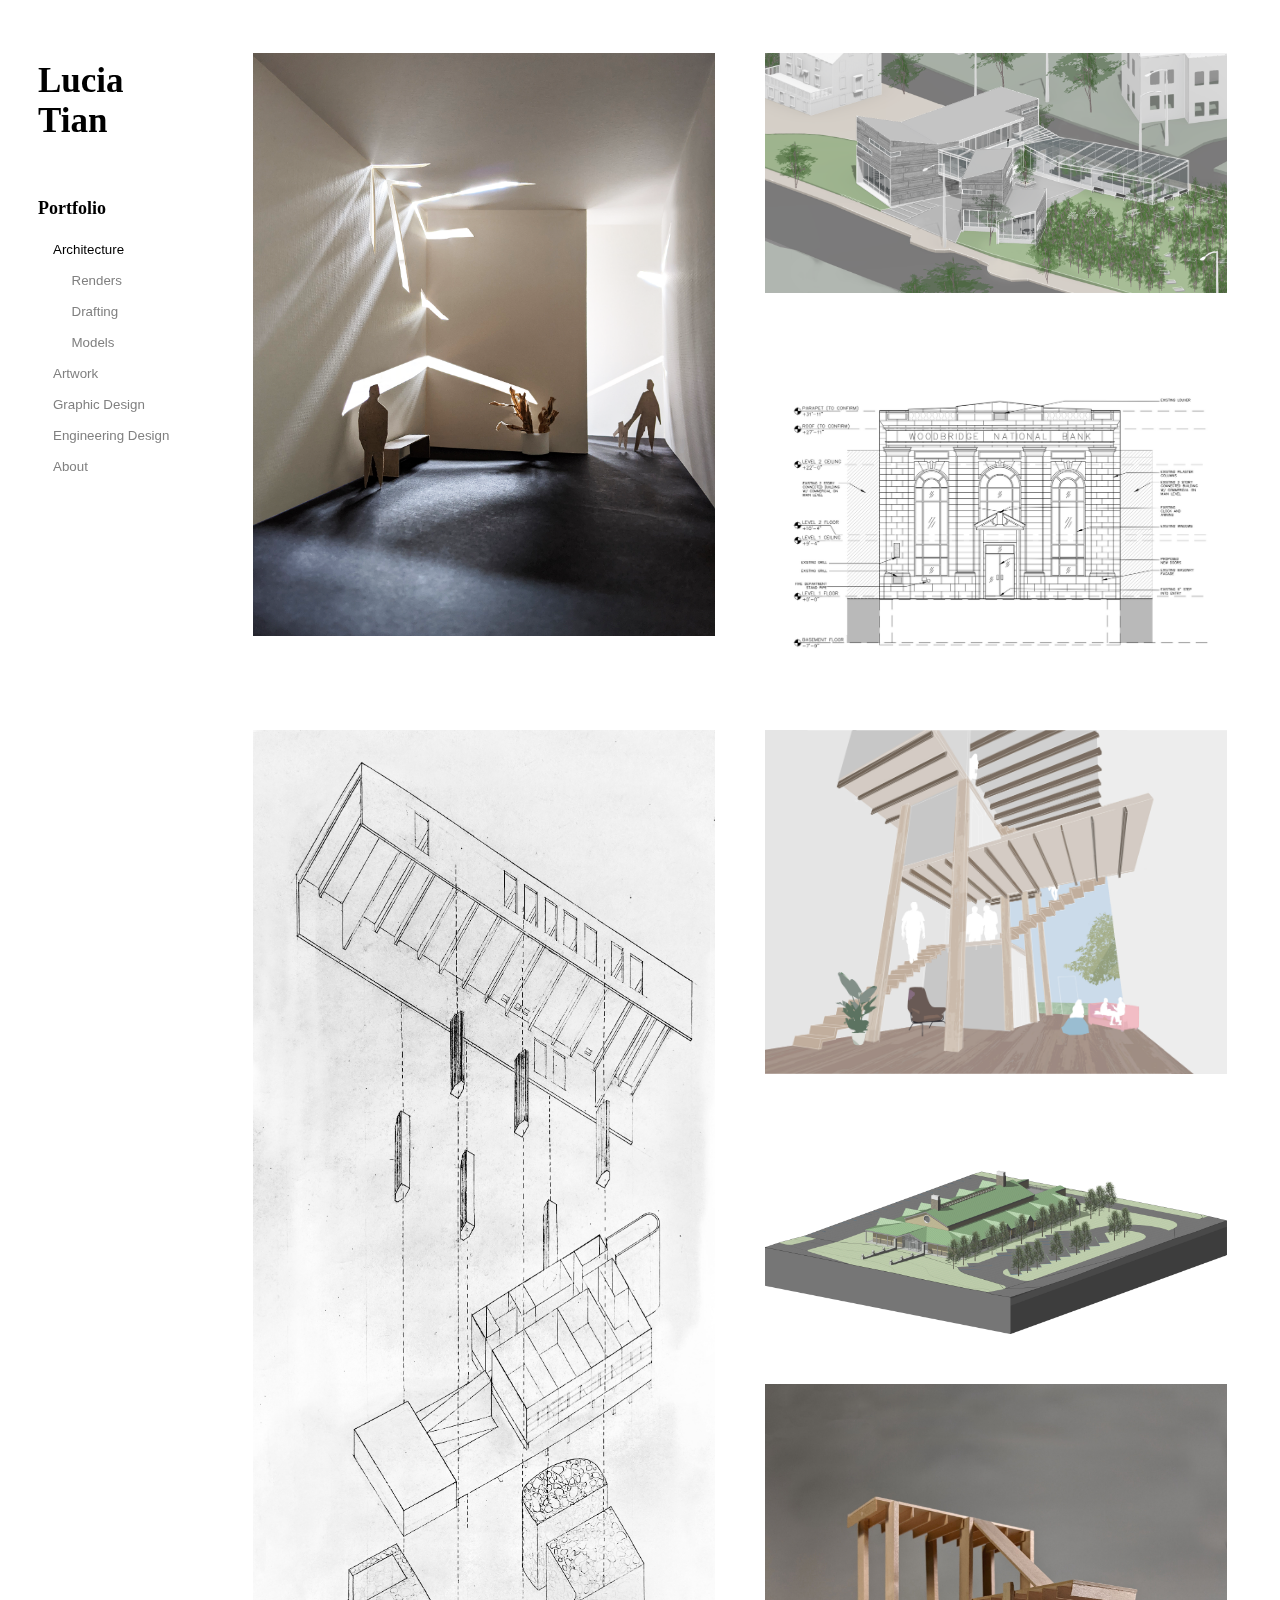
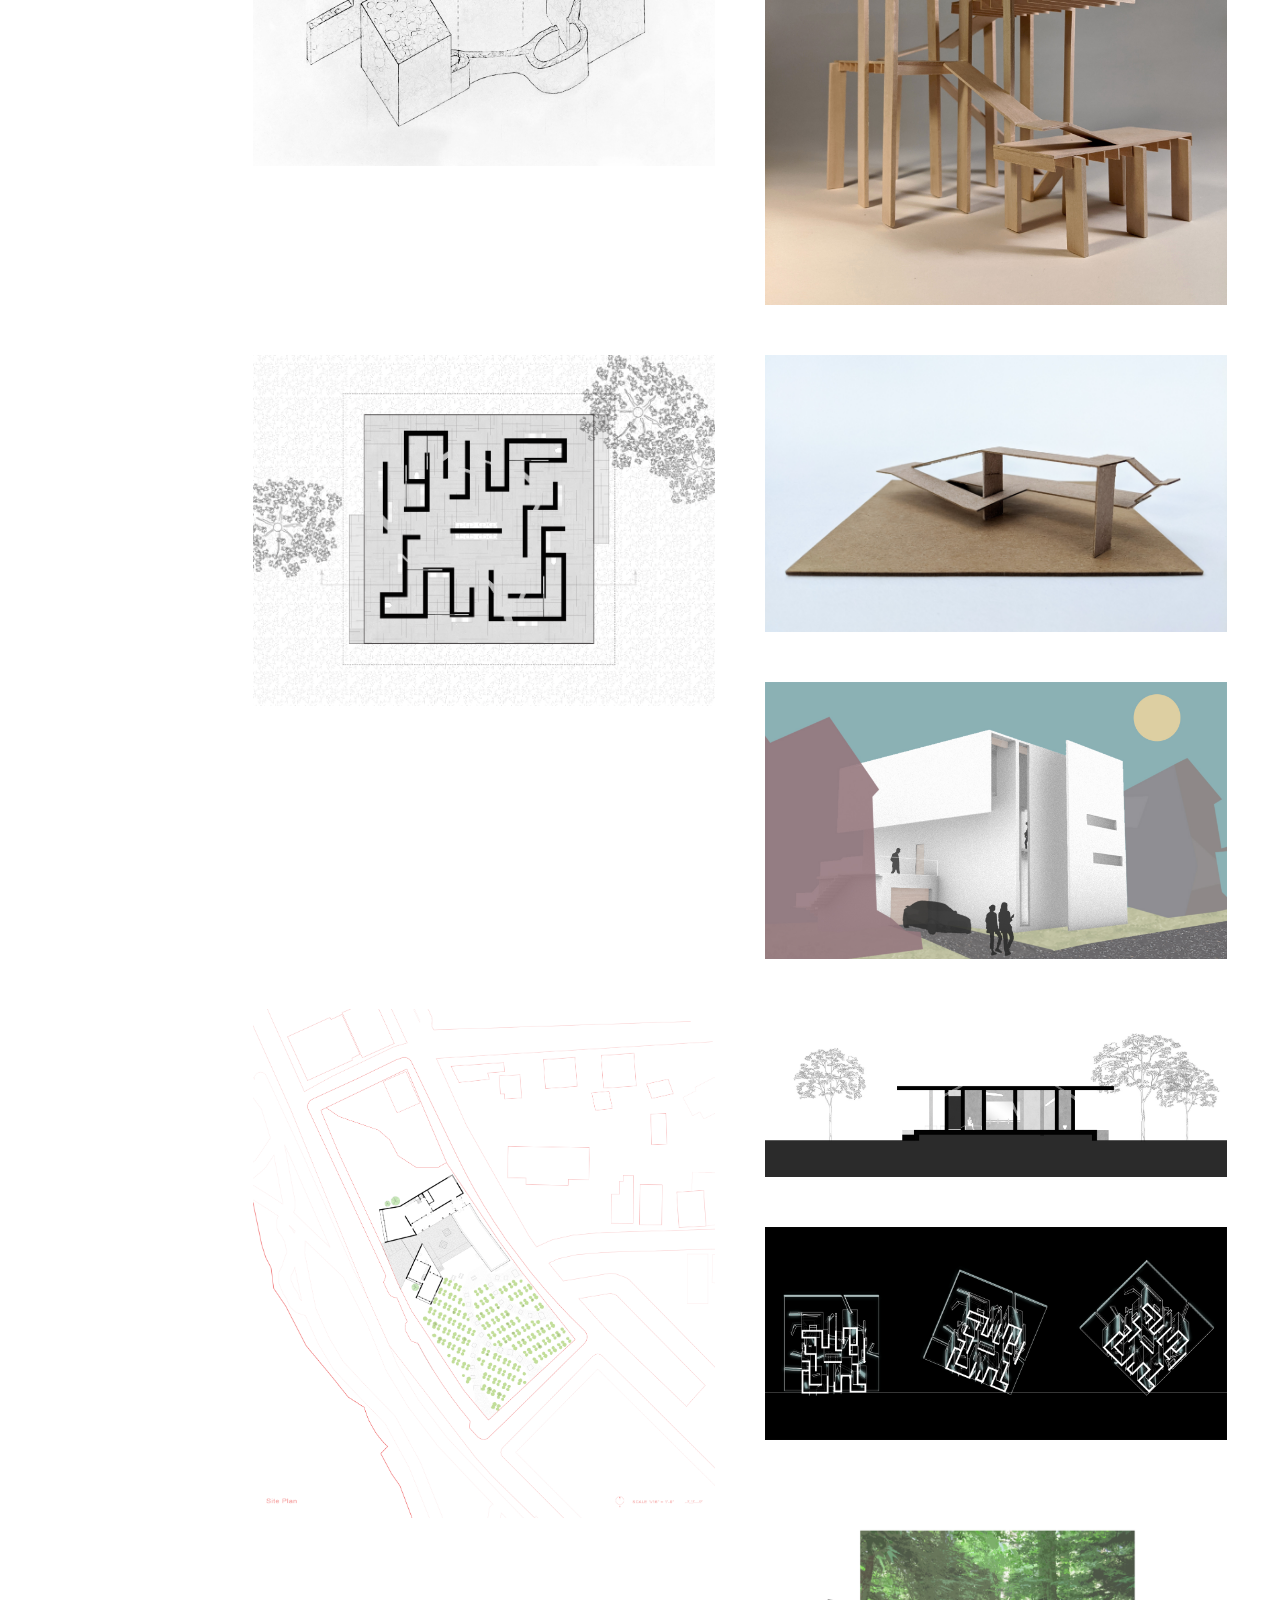
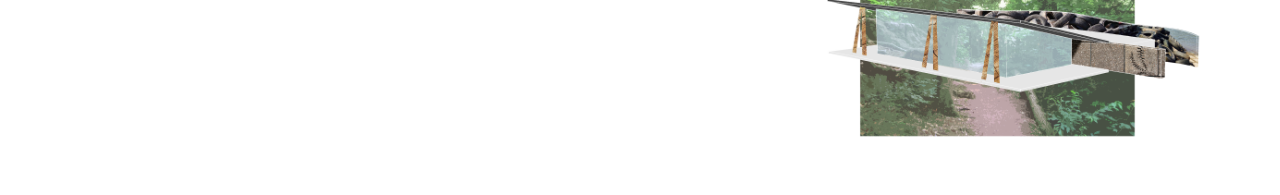
==== index.html @ 5a9a793a "Update index.html" ====
<!DOCTYPE html>
<html>
<head>
<meta name="viewport" content="width=device-width, initial-scale=1">
<style>
* {
  box-sizing: border-box;
}

body {
  background-color: white;
  padding: 20px;
  font-family: Tahoma;

}

/* Center website */
.main {
  margin-left: 200px;
  max-width: 2000px;
}

.header {
  max-width: 200px;
  margin: auto;
   height: 100%; /* Full-height: remove this if you want "auto" height */
  width: 170px; /* Set the width of the sidebar */
  position: fixed; /* Fixed Sidebar (stay in place on scroll) */
  z-index: 1; /* Stay on top */
  top: 1; /* Stay at the top */
  left: 1;
  padding: 10px;
}

h1 {
  font-size: 35px;
  font-family: Tahoma;
}

h2 {
  font-size: 18px;
  word-break: break-all;
  font-family: Tahoma;
}


.column img {
  vertical-align: middle;
  padding: 25px;
}

/* Create three equal columns that floats next to each other */
.column {
  float: left;
  width: 50%;
  display: none; /* Hide all elements by default */
}


/* The "show" class is added to the filtered elements */
.show {
  display: block;
}

/* Style the buttons */
.btn {
  border: none;
  outline: none;
  padding: 8px 15px;
  background-color: white;
  cursor: pointer;
  color: gray;
}

.btn:hover {
  color: lightgray;
}

.btn.active {
  color: black;
}


a.nav-link:link
{
   color: black;
   text-decoration: none;
}
a.nav-link:visited
{
   color: black;
   text-decoration: none;
}
a.nav-link:hover
{
   color: lightgray;
   text-decoration: none;
}
a.nav-link:active
{
   color: black;
   text-decoration: none;
}



  

.clickable {
    transition: transform .2s; /* Animation */

}

.clickable:hover {
 transform: scale(1.03); /* (150% zoom - Note: if the zoom is too large, it will go outside of the viewport) */
}





</style>
</head>
<body>


<!-- HEADER (uncenter website) -->
<div class="header">

<h1>Lucia Tian</h1>

<br>

<h2>Portfolio</h2>

<div id="myBtnContainer">
  
  <button class="btn active" onclick="filterSelection('architecture')"> Architecture</button>
  <button class="btn" onclick="filterSelection('cad')">  &#160; &#160; &#160;Renders</button>
  <button class="btn" onclick="filterSelection('draft')"> &#160; &#160; &#160;Drafting </button>
  <button class="btn" onclick="filterSelection('models')">  &#160; &#160; &#160;Models </button>
  <button class="btn" onclick="filterSelection('art')">Artwork</button>
  <button class="btn" onclick="filterSelection('design')">Graphic Design</button>
  <button class="btn" onclick="filterSelection('engn')">Engineering Design</button>
  <button class="btn" onclick="filterSelection('about')">About</button>
</div>
<!-- END HEADER -->
</div>

<!-- MAIN (Center website) -->
<div class="main">

  <!-- Modal for full size images on click-->

     <div class="column architecture models">
    <div class="content">
      <a href="slitbathroom.html">
    <img class="clickable" src="portfolio images/light model 1.png" alt="Light Box Model 1" style="width:100%">
    </a>
    </div>
  </div>
  

  <div class="column architecture cad">
    <div class="content">
       <a href="urbanforestry.html">
    <img class="clickable" src="portfolio images/urbanisorender.png" alt="Urban Forestry Center Render" style="width:100%">
      </a>
    </div>
  </div>

      <div class="column architecture draft">
    <div class="content">
      <a href="settembrino.html">
    <img  class="clickable" src="portfolio images/settembrino bank.png" alt="Bank Existing Conditions" style="width:100%">
      </a>
   </div>
  </div>


    <div class="column architecture draft">
    <div class="content">
      <a href="casamartirani.html">
    <img  class="clickable" src="portfolio images/csanalytical.jpg" alt="Casa Martiani Analytical" style="width:100%">
      </a>
   </div>
  </div>



    <div class="column architecture cad">
    <div class="content">
      <a href="gradcoop.html">
    <img class="clickable" src="portfolio images/inside.jpg" alt="Inside Collage Render" style="width:100%">
     </a>
    </div>
  </div>

  <div class="column architecture cad">
    <div class="content">
       <a href="settembrino.html">
    <img class="clickable" src="portfolio images/rivervale.png" alt="Rivervale Render with Settembrino" style="width:100%">
     </a>
    </div>
  </div>



  <div class="column architecture models">
    <div class="content">
          <a href="casamartirani.html">
    <img class="clickable" src="portfolio images/basswood model.jpg" alt="Basswood Model" style="width:100%">
      </a>
    </div>
  </div>



  <div class="column architecture draft">
    <div class="content">
      <a href="slitbathroom.html">
    <img class="clickable" src="portfolio images/bathplan.png" alt="Slit Bathroom Plan" style="width:100%">
      </a>
    </div>
  </div>



  <div class="column cad">
    <div class="content">
    <img src="portfolio images/EulO44q.jpg" alt="Revit Render" style="width:100%">
    </div>
  </div>

  <div class="column architecture models">
    <div class="content">
      <a href="casamartirani.html">
    <img class="clickable" src="portfolio images/IMG_20200228_154702(1).jpg" alt="Circulation Model" style="width:100%">
      </a>
    </div>
  </div>


  <div class="column architecture cad">
    <div class="content">
      <a href="gradcoop.html">
    <img class="clickable" src="portfolio images/streetside.collage.jpg" alt="Outside Collage Render" style="width:100%">
        </a>
    </div>
  </div>


  <div class="column architecture draft">
    <div class="content">
       <a href="urbanforestry.html">
    <img class="clickable" src="portfolio images/siteplanurban.png" alt="Forest Center Site Plan" style="width:100%">
        </a>
    </div>
  </div>




  <div class="column architecture draft">
    <div class="content">
          <a href="slitbathroom.html">
    <img class="clickable" src="portfolio images/mirror section.png" alt="Slit Bathroom Section" style="width:100%">
    </a>
    </div>
  </div>





  <div class="column drafting">
    <div class="content">
    <img src="portfolio images/model section and plan.jpg" alt="Model section/plan" style="width:100%">
    </div>
  </div>

  <div class="column draft">
    <div class="content">
       <a href="gradcoop.html">
    <img class="clickable" src="portfolio images/axio dark.jpg" alt="Axionmetric Circulation Diagram" style="width:100%">
        </a>
    </div>
  </div>


      <div class="column architecture drafting">
    <div class="content">
       <a href="slitbathroom.html">
    <img class="clickable" src="portfolio images/worms-eye-3.png" alt="Slit Bathroom Worsmeye" style="width:100%">
    </a>
    </div>
  </div>



    <div class="column cad">
    <div class="content">
    <img src="portfolio images/shEntryview.jpg" alt="Steakhouse Rendering" style="width:100%">
    </div>
  </div>


     <div class="column cad ">
    <div class="content">
    <img src="portfolio images/leapsection.PNG" alt="Leap 3d Section" style="width:100%">
    </div>
  </div>

    <div class="column cad">
    <div class="content">
    <img src="portfolio images/cafe render.png" alt="Cafe Rendering" style="width:100%">
    </div>
  </div>


   <div class="column cad">
    <div class="content">
    <img src="portfolio images/courtyard render.png" alt="Courtyard Rendering" style="width:100%">
    </div>
  </div>



  <div class="column draft">
    <div class="content">
    <img src="portfolio images/site.plan-01.jpg" alt="Co-op Site Plan" style="width:100%">
    </div>
  </div>


  <div class="column models">
    <div class="content">
    <img src="https://i.imgur.com/sqQtMZ5.jpg" alt="Light Model" style="width:100%">
    </div>
  </div>




    <div class="column draft">
    <div class="content">
    <img src="portfolio images/casa martirani basment and first floor.jpg" alt="Casa Martirani Plans" style="width:100%">
    </div>
  </div>

  <div class="column draft">
    <div class="content">
    <img src="portfolio images/floor.plans-02.jpg" alt="Co-op Floor Plan2" style="width:100%">
    </div>
  </div>

  <div class="column  draft">
    <div class="content">
    <img src="portfolio images/casa martirani section and top floor.jpg" alt="Casa Martirani Plans 2" style="width:100%">
    </div>
  </div>




  <div class="column draft">
    <div class="content">
    <img src="portfolio images/light plan and section.jpg" alt="Light Model Plan and Section" style="width:100%">
    </div>
  </div>

  
  <div class="column models">
    <div class="content">
    <img src="https://i.imgur.com/eVHkWSA.jpg" alt="Refined Light Model" style="width:100%">
    </div>
  </div>


  <div class="column models">
    <div class="content">
    <img src="portfolio images/light model 2.png" alt="Projections Light Box Model" style="width:100%">
    </div>
  </div>

  <div class="column models">
    <div class="content">
    <img src="portfolio images/IMG_20200228_154917(1).jpg" alt="Structure Model" style="width:100%">
    </div>
  </div>

   <div class="column design">
    <div class="content">
       <a href="https://samalws.github.io/converter/index.html">
    <img class="clickable" src="portfolio images/unit converter screenshot.png" alt="hack@brown project" style="width:100%">
  </a>
    </div>
  </div>

  <div class="column design">
    <div class="content">
    <img src="https://i.imgur.com/ys4GDkq.jpg?1" alt="9/11 Heart Disease" style="width:100%">
    </div>
  </div>


  <div class="column architecture design">
    <div class="content">
    <img src="portfolio images/collage2.png" alt="PEEC Collage" style="width:100%">
    </div>
  </div>


  <div class="column design">
    <div class="content">
    <img src="https://i.imgur.com/r1u2U9Y.jpg" alt="Cell Illustration" style="width:100%">
    </div>
  </div>

  <div class="column art">
    <div class="content">
    <img src="portfolio images/jelly spraypaint.jpg" alt="Jelly Spraypaint" style="width:100%">
    </div>
  </div>

  <div class="column art">
    <div class="content">
    <img src="portfolio images/collage.jpg" alt="Duality Collage" style="width:100%">
    </div>
  </div>

  <div class="column art">
    <div class="content">
    <img src="portfolio images/strawberrypainting.png" alt="Strawberry Painting" style="width:100%">
    </div>
  </div>

    <div class="column art">
    <div class="content">
    <img src="portfolio images/typo paint.jpg" alt="Acrylic Negative Space" style="width:100%">
    </div>
  </div>



  <div class="column engn">
    <div class="content">
    <img src="portfolio images/fp.jpg" alt="Duality Collage" style="width:200%">
    </div>
  </div>

  <div class="column about">
    <div class="content">
    <br><br>
    <h2>About</h2>
  
    <p>Hello! I'm Lucia Tian, a student at Brown University. I am interested in human decision making and its relationship to economics, psychology, computer science, and especially architecture. 

    <br><br>
    On the right, is a model of Mies' Crown Hall I made for my first architecture class and below is some work from my first architecture studio. Click on some images to see my more current work.

    </p>
    <br>
    <p><a href="https://www.linkedin.com/in/lucia--tian/">linkedin</a></p>
    
    </div>
  </div>

    <div class="column about">
    <div class="content">
    <img src="portfolio images/modern models.jpg" alt="Midterm Pin-up" style="width:100%">
    </div>
  </div>


  <div class="column about">
    <div class="content">
    <img src="https://i.imgur.com/L2CG8uE.jpg" alt="Martiani Spread" style="width:100%">
    </div>
  </div>

  <div class="column about">
    <div class="content">
    <img src="portfolio images/IMG_20200313_142236.jpg" alt="Midterm Pin-up" style="width:100%">
    </div>
  </div>

<!-- END GRID -->
</div>


<!-- END MAIN -->
</div>



<script>
filterSelection("architecture") 
function filterSelection(c) {
  var x, i;
  x = document.getElementsByClassName("column");
  if (c == "all") c = "";
  for (i = 0; i < x.length; i++) {
    w3RemoveClass(x[i], "show");
    if (x[i].className.indexOf(c) > -1) w3AddClass(x[i], "show");
  }
}

function w3AddClass(element, name) {
  var i, arr1, arr2;
  arr1 = element.className.split(" ");
  arr2 = name.split(" ");
  for (i = 0; i < arr2.length; i++) {
    if (arr1.indexOf(arr2[i]) == -1) {element.className += " " + arr2[i];}
  }
}

function w3RemoveClass(element, name) {
  var i, arr1, arr2;
  arr1 = element.className.split(" ");
  arr2 = name.split(" ");
  for (i = 0; i < arr2.length; i++) {
    while (arr1.indexOf(arr2[i]) > -1) {
      arr1.splice(arr1.indexOf(arr2[i]), 1);     
    }
  }
  element.className = arr1.join(" ");
}

// Modal Image Gallery
function onClick(element) {
  document.getElementById("img01").src = element.src;
  document.getElementById("modal01").style.display = "block";
  var captionText = document.getElementById("caption");
  captionText.innerHTML = element.alt;
}

// Add active class to the current button (highlight it)
var btnContainer = document.getElementById("myBtnContainer");
var btns = btnContainer.getElementsByClassName("btn");
for (var i = 0; i < btns.length; i++) {
  btns[i].addEventListener("click", function(){
    var current = document.getElementsByClassName("active");
    current[0].className = current[0].className.replace(" active", "");
    this.className += " active";
  });
}
</script>

</body>
</html>
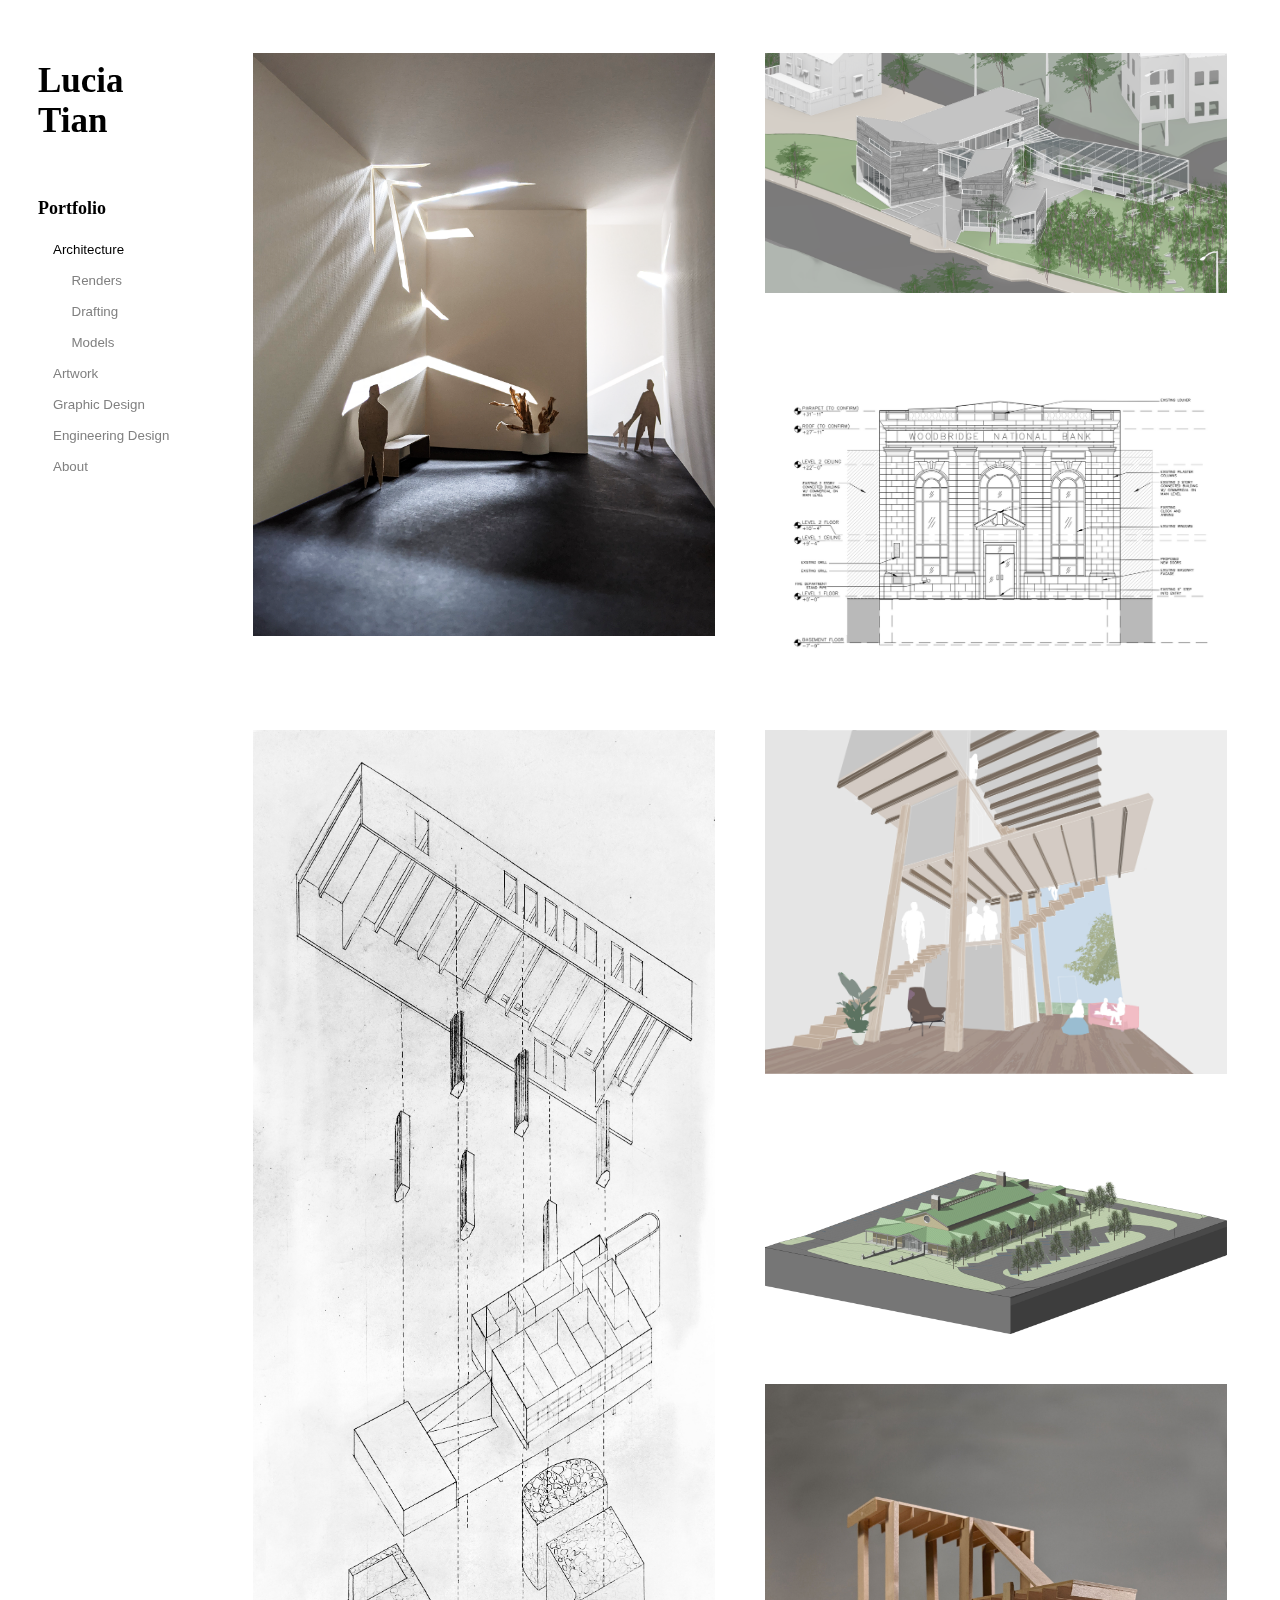
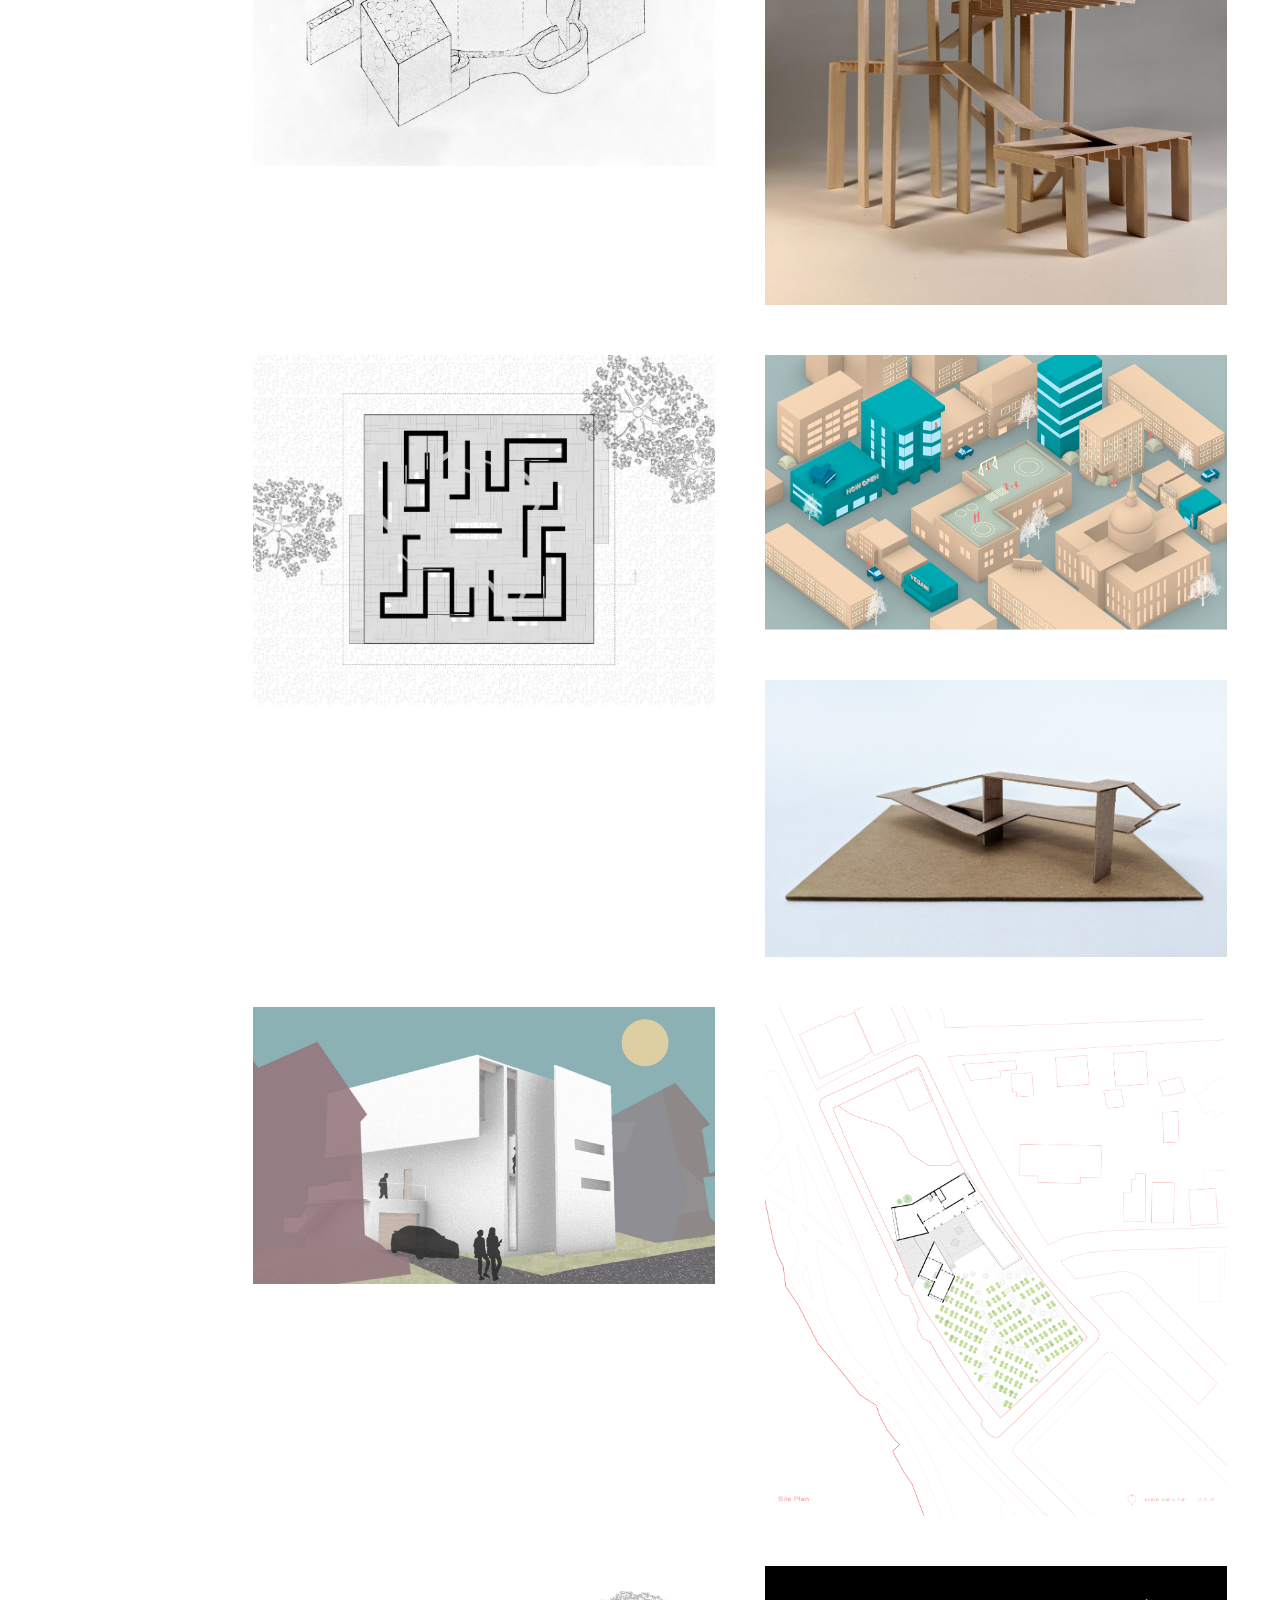
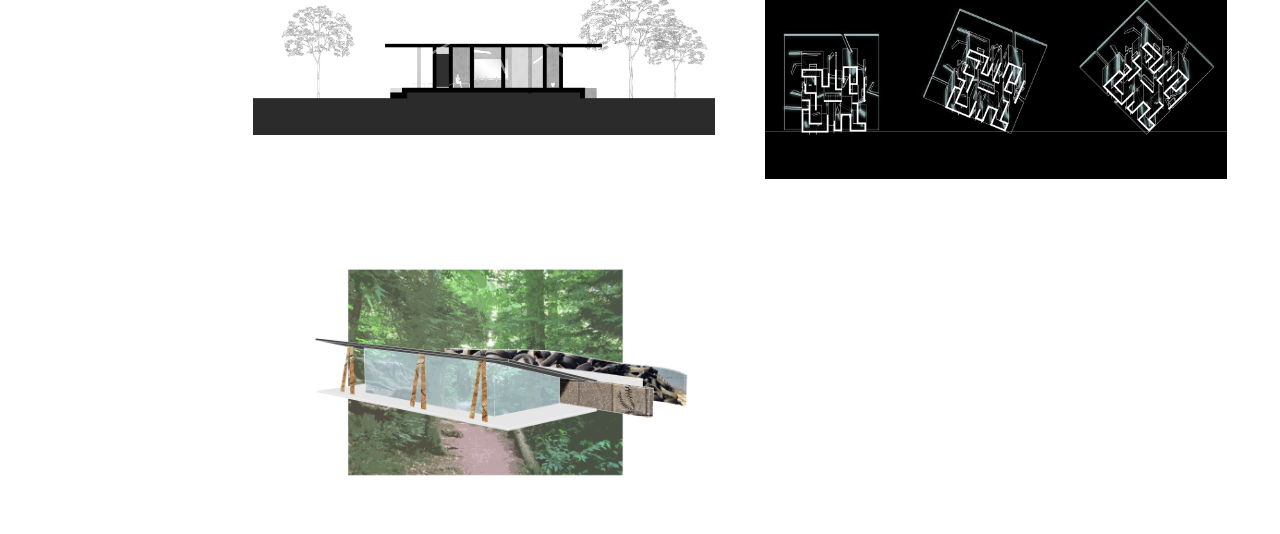
==== commit ba5146c8: "made external css page, updated images and links" ====
--- a/index.html
+++ b/index.html
@@ -2,124 +2,7 @@
 <html>
 <head>
 <meta name="viewport" content="width=device-width, initial-scale=1">
-<style>
-* {
-  box-sizing: border-box;
-}
-
-body {
-  background-color: white;
-  padding: 20px;
-  font-family: Tahoma;
-
-}
-
-/* Center website */
-.main {
-  margin-left: 200px;
-  max-width: 2000px;
-}
-
-.header {
-  max-width: 200px;
-  margin: auto;
-   height: 100%; /* Full-height: remove this if you want "auto" height */
-  width: 170px; /* Set the width of the sidebar */
-  position: fixed; /* Fixed Sidebar (stay in place on scroll) */
-  z-index: 1; /* Stay on top */
-  top: 1; /* Stay at the top */
-  left: 1;
-  padding: 10px;
-}
-
-h1 {
-  font-size: 35px;
-  font-family: Tahoma;
-}
-
-h2 {
-  font-size: 18px;
-  word-break: break-all;
-  font-family: Tahoma;
-}
-
-
-.column img {
-  vertical-align: middle;
-  padding: 25px;
-}
-
-/* Create three equal columns that floats next to each other */
-.column {
-  float: left;
-  width: 50%;
-  display: none; /* Hide all elements by default */
-}
-
-
-/* The "show" class is added to the filtered elements */
-.show {
-  display: block;
-}
-
-/* Style the buttons */
-.btn {
-  border: none;
-  outline: none;
-  padding: 8px 15px;
-  background-color: white;
-  cursor: pointer;
-  color: gray;
-}
-
-.btn:hover {
-  color: lightgray;
-}
-
-.btn.active {
-  color: black;
-}
-
-
-a.nav-link:link
-{
-   color: black;
-   text-decoration: none;
-}
-a.nav-link:visited
-{
-   color: black;
-   text-decoration: none;
-}
-a.nav-link:hover
-{
-   color: lightgray;
-   text-decoration: none;
-}
-a.nav-link:active
-{
-   color: black;
-   text-decoration: none;
-}
-
-
-
-  
-
-.clickable {
-    transition: transform .2s; /* Animation */
-
-}
-
-.clickable:hover {
- transform: scale(1.03); /* (150% zoom - Note: if the zoom is too large, it will go outside of the viewport) */
-}
-
-
-
-
-
-</style>
+<link rel="stylesheet" href="styleportfolio.css">
 </head>
 <body>
 
@@ -224,6 +107,13 @@
     </div>
   </div>
 
+    <div class="column design architecture">
+    <div class="content">
+       <a href="http://post.browndailyherald.com/2021/02/18/family-of-four/">
+    <img class="clickable" src="portfolio images/luciatian_renfamily.png" alt="post- illustration tenderloin rhino render" style="width:100%">
+  </a>
+    </div>
+  </div>
 
 
   <div class="column cad">
@@ -300,14 +190,18 @@
 
     <div class="column cad">
     <div class="content">
-    <img src="portfolio images/shEntryview.jpg" alt="Steakhouse Rendering" style="width:100%">
+      <a href="settembrino.html">
+    <img class="clickable" src="portfolio images/shEntryview.jpg" alt="Steakhouse Rendering" style="width:100%">
+      </a>
     </div>
   </div>
 
 
      <div class="column cad ">
-    <div class="content">
-    <img src="portfolio images/leapsection.PNG" alt="Leap 3d Section" style="width:100%">
+    <div class="content">   
+     <a href="settembrino.html">
+    <img class="clickable" src="portfolio images/leapsection.PNG" alt="Leap 3d Section" style="width:100%">
+      </a>
     </div>
   </div>
 
@@ -397,6 +291,22 @@
     </div>
   </div>
 
+    <div class="column design ">
+    <div class="content">
+       <a href="http://post.browndailyherald.com/2021/02/04/turn-the-page-together/">
+    <img class="clickable" src="portfolio images/lucia_tian_rina_leaman.png" alt="post- illustration rina sawayama" style="width:100%">
+  </a>
+    </div>
+  </div>
+
+    <div class="column design ">
+    <div class="content">
+       <a href="http://post.browndailyherald.com/illustrators/lucia-tian/">
+    <img class="clickable" src="portfolio images/lucia tian vinyl2.png" alt="post- illustration space vinyl" style="width:100%">
+  </a>
+    </div>
+  </div>
+
   <div class="column design">
     <div class="content">
     <img src="https://i.imgur.com/ys4GDkq.jpg?1" alt="9/11 Heart Disease" style="width:100%">
@@ -411,12 +321,6 @@
   </div>
 
 
-  <div class="column design">
-    <div class="content">
-    <img src="https://i.imgur.com/r1u2U9Y.jpg" alt="Cell Illustration" style="width:100%">
-    </div>
-  </div>
-
   <div class="column art">
     <div class="content">
     <img src="portfolio images/jelly spraypaint.jpg" alt="Jelly Spraypaint" style="width:100%">
@@ -429,9 +333,23 @@
     </div>
   </div>
 
+
+
+    <div class="column art">
+    <div class="content">
+    <img src="portfolio images/wriston-watercolor.png" alt="Brown Wriston Quad Watercolor" style="width:100%">
+    </div>
+  </div>
+
   <div class="column art">
     <div class="content">
     <img src="portfolio images/strawberrypainting.png" alt="Strawberry Painting" style="width:100%">
+    </div>
+  </div> 
+  
+    <div class="column art">
+    <div class="content">
+    <img src="portfolio images/melancholyartnouveau.jpg" alt="melancholy art nouveau paper sculpture" style="width:100%">
     </div>
   </div>
 
@@ -468,20 +386,20 @@
 
     <div class="column about">
     <div class="content">
-    <img src="portfolio images/modern models.jpg" alt="Midterm Pin-up" style="width:100%">
+    <img src="portfolio images/modern models.jpg" alt="Lucia Tian's Modern Archutecture Model" style="width:100%">
     </div>
   </div>
 
 
   <div class="column about">
     <div class="content">
-    <img src="https://i.imgur.com/L2CG8uE.jpg" alt="Martiani Spread" style="width:100%">
+    <img src="https://i.imgur.com/L2CG8uE.jpg" alt="Lucia Tian's Martiani Spread" style="width:100%">
     </div>
   </div>
 
   <div class="column about">
     <div class="content">
-    <img src="portfolio images/IMG_20200313_142236.jpg" alt="Midterm Pin-up" style="width:100%">
+    <img src="portfolio images/IMG_20200313_142236.jpg" alt="Lucia Tian's Midterm Pin-up" style="width:100%">
     </div>
   </div>
 
--- a/styleportfolio.css
+++ b/styleportfolio.css
@@ -0,0 +1,112 @@
+* {
+  box-sizing: border-box;
+}
+
+body {
+  background-color: white;
+  padding: 20px;
+  font-family: Tahoma;
+
+}
+
+/* Center website */
+.main {
+  margin-left: 200px;
+  max-width: 2000px;
+}
+
+.header {
+  max-width: 200px;
+  margin: auto;
+   height: 100%; /* Full-height: remove this if you want "auto" height */
+  width: 170px; /* Set the width of the sidebar */
+  position: fixed; /* Fixed Sidebar (stay in place on scroll) */
+  z-index: 1; /* Stay on top */
+  top: 1; /* Stay at the top */
+  left: 1;
+  padding: 10px;
+}
+
+h1 {
+  font-size: 35px;
+  font-family: Tahoma;
+}
+
+h2 {
+  font-size: 18px;
+  word-break: break-all;
+  font-family: Tahoma;
+}
+
+
+.column img {
+  vertical-align: middle;
+  padding: 25px;
+}
+
+/* Create three equal columns that floats next to each other */
+.column {
+  float: left;
+  width: 50%;
+  display: none; /* Hide all elements by default */
+}
+
+
+/* The "show" class is added to the filtered elements */
+.show {
+  display: block;
+}
+
+/* Style the buttons */
+.btn {
+  border: none;
+  outline: none;
+  padding: 8px 15px;
+  background-color: white;
+  cursor: pointer;
+  color: gray;
+}
+
+.btn:hover {
+  color: lightgray;
+}
+
+.btn.active {
+  color: black;
+}
+
+
+a.nav-link:link
+{
+   color: black;
+   text-decoration: none;
+}
+a.nav-link:visited
+{
+   color: black;
+   text-decoration: none;
+}
+a.nav-link:hover
+{
+   color: lightgray;
+   text-decoration: none;
+}
+a.nav-link:active
+{
+   color: black;
+   text-decoration: none;
+}
+
+
+
+  
+
+.clickable {
+    transition: transform .2s; /* Animation */
+
+}
+
+.clickable:hover {
+ transform: scale(1.03); /* (150% zoom - Note: if the zoom is too large, it will go outside of the viewport) */
+}
+
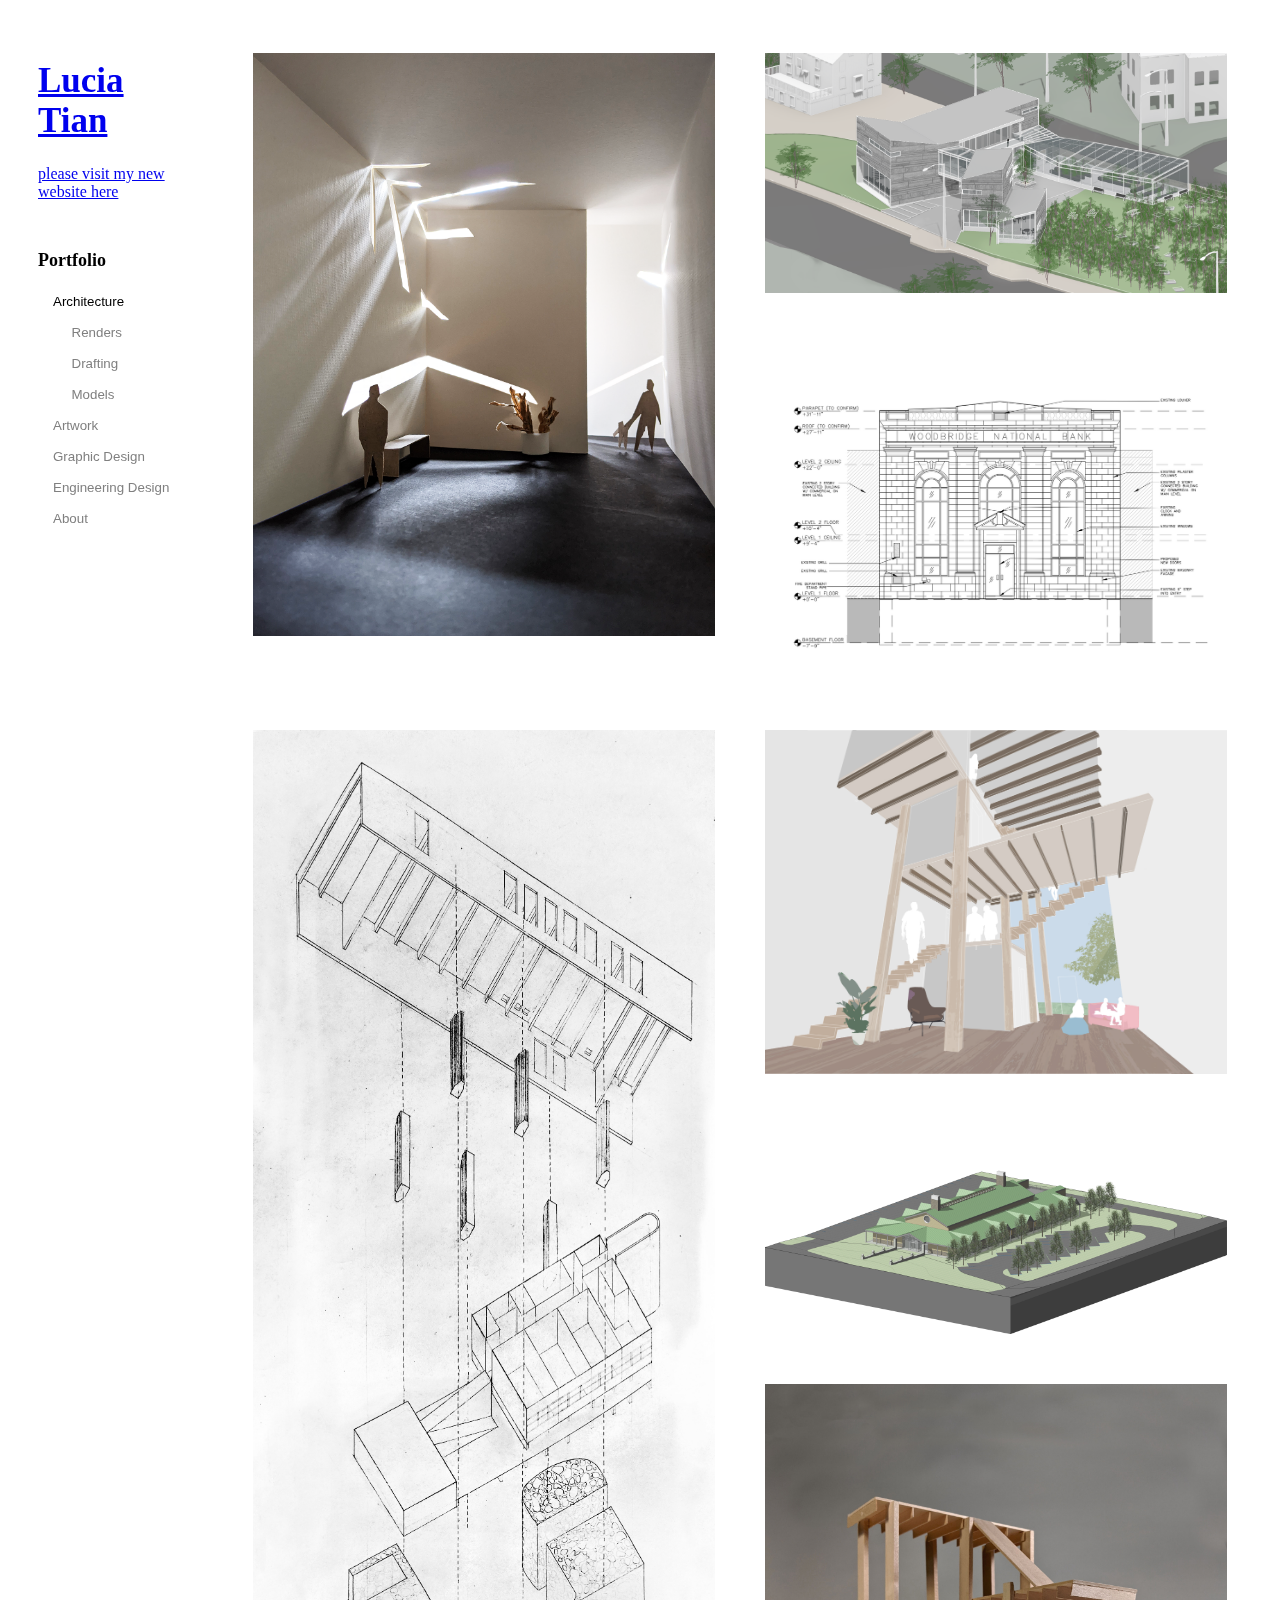
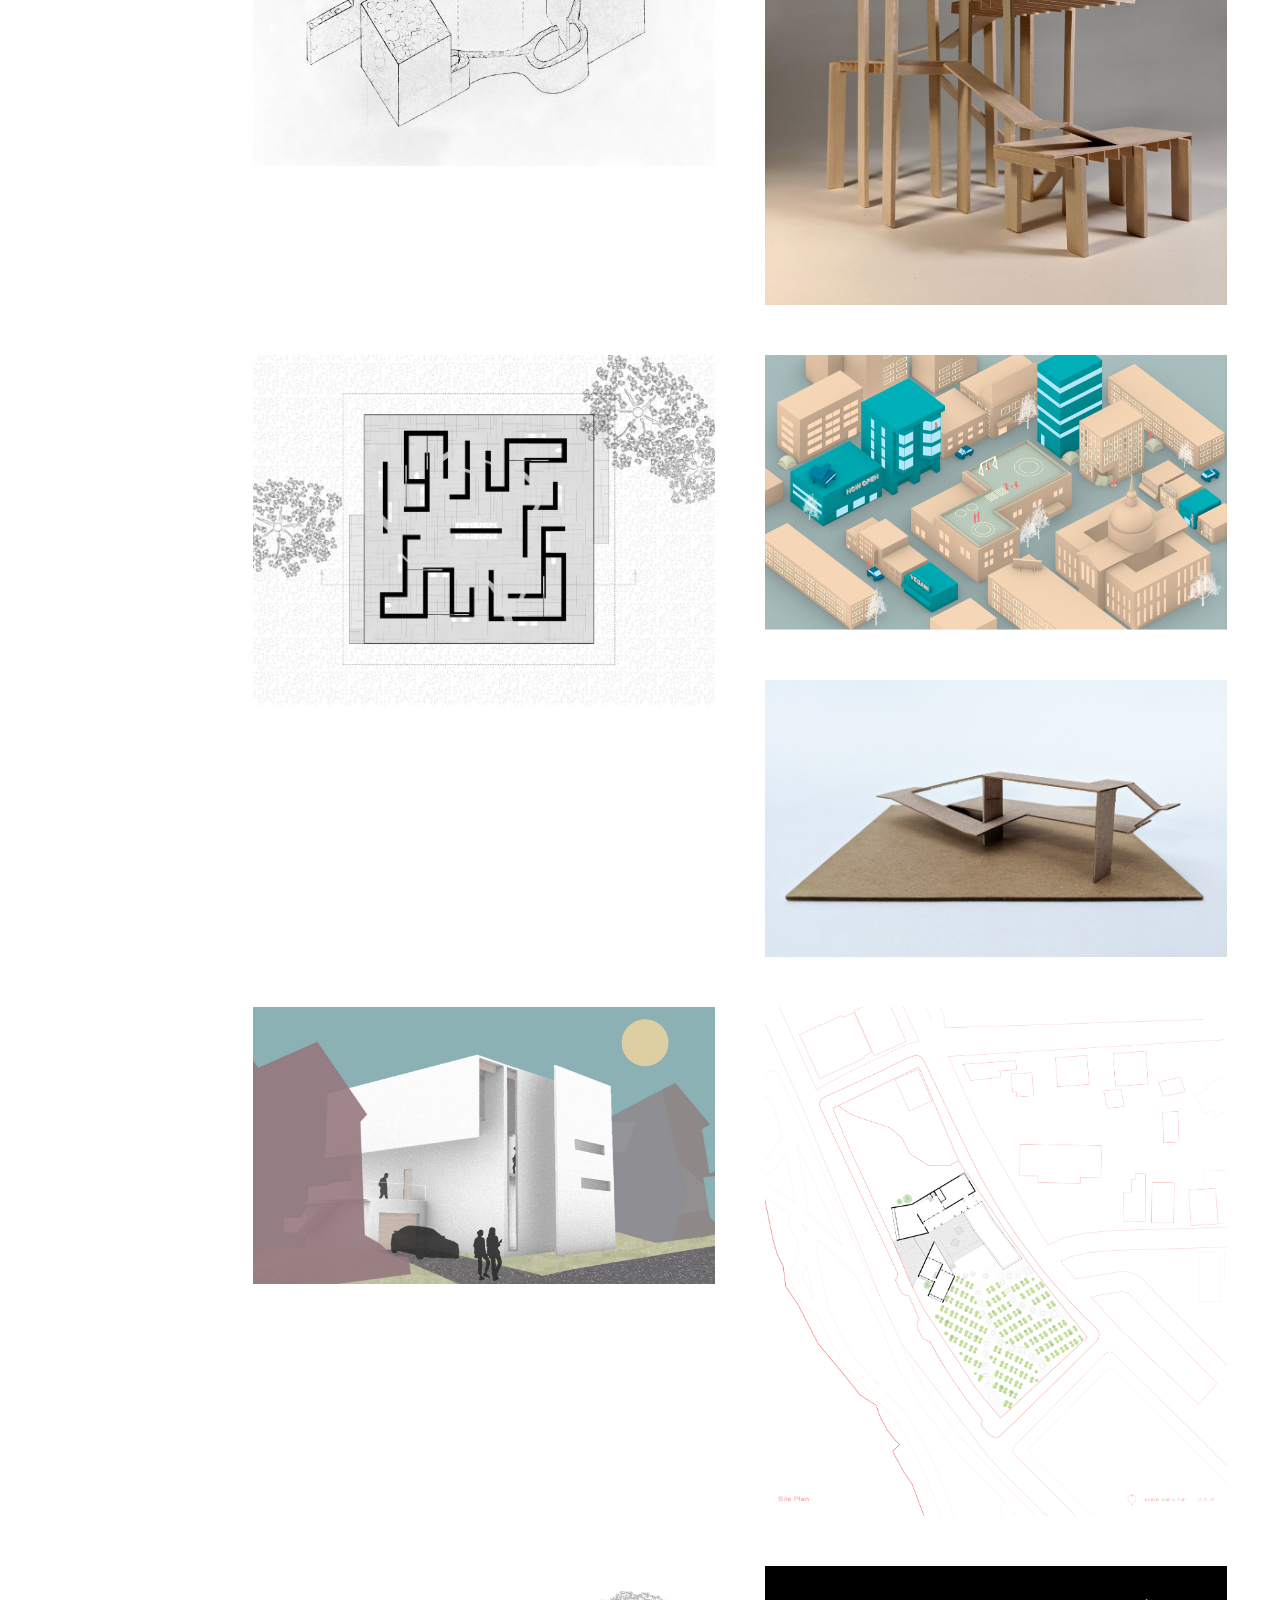
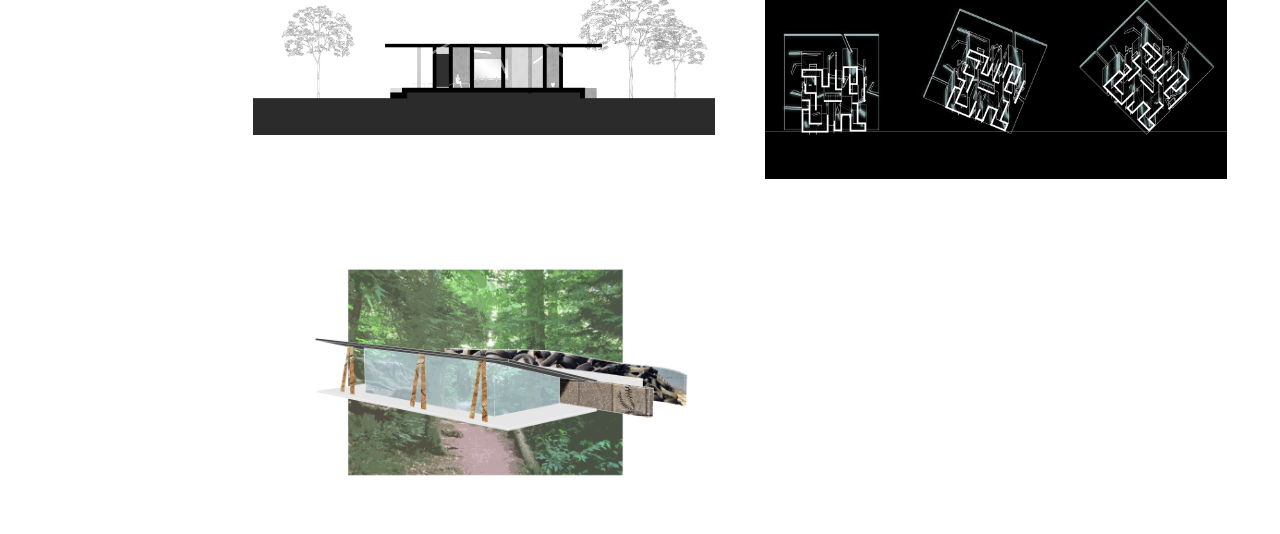
==== commit 8156c31a: "direct to new website" ====
--- a/index.html
+++ b/index.html
@@ -7,17 +7,402 @@
 <body>
 
 
+
+
+<!-- MAIN (Center website) -->
+<div class="main">
+
+  <!-- Modal for full size images on click-->
+
+
+  <div class="column about">
+    <div class="content">
+    <br><br>
+    <h2>About</h2>
+
+    <p>Hello! Please visit my updated website linked below. <br><br> I'm Lucia Tian, a student at Brown University. I am interested in human decision making and its relationship to economics, psychology, computer science, and especially architecture.
+
+    <br><br>
+    On the right, is a model of Mies' Crown Hall I made for my first architecture class and below is some work from my first architecture studio. Click on some images to see my more current work.
+
+    </p>
+    <br>
+    <p><a href="https://www.linkedin.com/in/lucia--tian/">linkedin</a></p> <p><a href="https://luciatian.org/">new website</a></p>
+
+    </div>
+  </div>
+
+     <div class="column architecture models">
+    <div class="content">
+      <a href="slitbathroom.html">
+    <img class="clickable" src="portfolio images/light model 1.png" alt="Light Box Model 1" style="width:100%">
+    </a>
+    </div>
+  </div>
+
+
+  <div class="column architecture cad">
+    <div class="content">
+       <a href="urbanforestry.html">
+    <img class="clickable" src="portfolio images/urbanisorender.png" alt="Urban Forestry Center Render" style="width:100%">
+      </a>
+    </div>
+  </div>
+
+      <div class="column architecture draft">
+    <div class="content">
+      <a href="settembrino.html">
+    <img  class="clickable" src="portfolio images/settembrino bank.png" alt="Bank Existing Conditions" style="width:100%">
+      </a>
+   </div>
+  </div>
+
+
+    <div class="column architecture draft">
+    <div class="content">
+      <a href="casamartirani.html">
+    <img  class="clickable" src="portfolio images/csanalytical.jpg" alt="Casa Martiani Analytical" style="width:100%">
+      </a>
+   </div>
+  </div>
+
+
+
+    <div class="column architecture cad">
+    <div class="content">
+      <a href="gradcoop.html">
+    <img class="clickable" src="portfolio images/inside.jpg" alt="Inside Collage Render" style="width:100%">
+     </a>
+    </div>
+  </div>
+
+  <div class="column architecture cad">
+    <div class="content">
+       <a href="settembrino.html">
+    <img class="clickable" src="portfolio images/rivervale.png" alt="Rivervale Render with Settembrino" style="width:100%">
+     </a>
+    </div>
+  </div>
+
+
+
+  <div class="column architecture models">
+    <div class="content">
+          <a href="casamartirani.html">
+    <img class="clickable" src="portfolio images/basswood model.jpg" alt="Basswood Model" style="width:100%">
+      </a>
+    </div>
+  </div>
+
+
+
+  <div class="column architecture draft">
+    <div class="content">
+      <a href="slitbathroom.html">
+    <img class="clickable" src="portfolio images/bathplan.png" alt="Slit Bathroom Plan" style="width:100%">
+      </a>
+    </div>
+  </div>
+
+    <div class="column design architecture">
+    <div class="content">
+       <a href="http://post.browndailyherald.com/2021/02/18/family-of-four/">
+    <img class="clickable" src="portfolio images/luciatian_renfamily.png" alt="post- illustration tenderloin rhino render" style="width:100%">
+  </a>
+    </div>
+  </div>
+
+
+  <div class="column cad">
+    <div class="content">
+    <img src="portfolio images/EulO44q.jpg" alt="Revit Render" style="width:100%">
+    </div>
+  </div>
+
+  <div class="column architecture models">
+    <div class="content">
+      <a href="casamartirani.html">
+    <img class="clickable" src="portfolio images/IMG_20200228_154702(1).jpg" alt="Circulation Model" style="width:100%">
+      </a>
+    </div>
+  </div>
+
+
+  <div class="column architecture cad">
+    <div class="content">
+      <a href="gradcoop.html">
+    <img class="clickable" src="portfolio images/streetside.collage.jpg" alt="Outside Collage Render" style="width:100%">
+        </a>
+    </div>
+  </div>
+
+
+  <div class="column architecture draft">
+    <div class="content">
+       <a href="urbanforestry.html">
+    <img class="clickable" src="portfolio images/siteplanurban.png" alt="Forest Center Site Plan" style="width:100%">
+        </a>
+    </div>
+  </div>
+
+
+
+
+  <div class="column architecture draft">
+    <div class="content">
+          <a href="slitbathroom.html">
+    <img class="clickable" src="portfolio images/mirror section.png" alt="Slit Bathroom Section" style="width:100%">
+    </a>
+    </div>
+  </div>
+
+
+
+
+
+  <div class="column drafting">
+    <div class="content">
+    <img src="portfolio images/model section and plan.jpg" alt="Model section/plan" style="width:100%">
+    </div>
+  </div>
+
+  <div class="column draft">
+    <div class="content">
+       <a href="gradcoop.html">
+    <img class="clickable" src="portfolio images/axio dark.jpg" alt="Axionmetric Circulation Diagram" style="width:100%">
+        </a>
+    </div>
+  </div>
+
+
+      <div class="column architecture drafting">
+    <div class="content">
+       <a href="slitbathroom.html">
+    <img class="clickable" src="portfolio images/worms-eye-3.png" alt="Slit Bathroom Worsmeye" style="width:100%">
+    </a>
+    </div>
+  </div>
+
+
+
+    <div class="column cad">
+    <div class="content">
+      <a href="settembrino.html">
+    <img class="clickable" src="portfolio images/shEntryview.jpg" alt="Steakhouse Rendering" style="width:100%">
+      </a>
+    </div>
+  </div>
+
+
+     <div class="column cad ">
+    <div class="content">
+     <a href="settembrino.html">
+    <img class="clickable" src="portfolio images/leapsection.PNG" alt="Leap 3d Section" style="width:100%">
+      </a>
+    </div>
+  </div>
+
+    <div class="column cad">
+    <div class="content">
+    <img src="portfolio images/cafe render.png" alt="Cafe Rendering" style="width:100%">
+    </div>
+  </div>
+
+
+   <div class="column cad">
+    <div class="content">
+    <img src="portfolio images/courtyard render.png" alt="Courtyard Rendering" style="width:100%">
+    </div>
+  </div>
+
+
+
+  <div class="column draft">
+    <div class="content">
+    <img src="portfolio images/site.plan-01.jpg" alt="Co-op Site Plan" style="width:100%">
+    </div>
+  </div>
+
+
+  <div class="column models">
+    <div class="content">
+    <img src="https://i.imgur.com/sqQtMZ5.jpg" alt="Light Model" style="width:100%">
+    </div>
+  </div>
+
+
+
+
+    <div class="column draft">
+    <div class="content">
+    <img src="portfolio images/casa martirani basment and first floor.jpg" alt="Casa Martirani Plans" style="width:100%">
+    </div>
+  </div>
+
+  <div class="column draft">
+    <div class="content">
+    <img src="portfolio images/floor.plans-02.jpg" alt="Co-op Floor Plan2" style="width:100%">
+    </div>
+  </div>
+
+  <div class="column  draft">
+    <div class="content">
+    <img src="portfolio images/casa martirani section and top floor.jpg" alt="Casa Martirani Plans 2" style="width:100%">
+    </div>
+  </div>
+
+
+
+
+  <div class="column draft">
+    <div class="content">
+    <img src="portfolio images/light plan and section.jpg" alt="Light Model Plan and Section" style="width:100%">
+    </div>
+  </div>
+
+
+  <div class="column models">
+    <div class="content">
+    <img src="https://i.imgur.com/eVHkWSA.jpg" alt="Refined Light Model" style="width:100%">
+    </div>
+  </div>
+
+
+  <div class="column models">
+    <div class="content">
+    <img src="portfolio images/light model 2.png" alt="Projections Light Box Model" style="width:100%">
+    </div>
+  </div>
+
+  <div class="column models">
+    <div class="content">
+    <img src="portfolio images/IMG_20200228_154917(1).jpg" alt="Structure Model" style="width:100%">
+    </div>
+  </div>
+
+
+
+    <div class="column design ">
+    <div class="content">
+       <a href="http://post.browndailyherald.com/2021/02/04/turn-the-page-together/">
+    <img class="clickable" src="portfolio images/lucia_tian_rina_leaman.png" alt="post- illustration rina sawayama" style="width:100%">
+  </a>
+    </div>
+  </div>
+
+    <div class="column design ">
+    <div class="content">
+       <a href="http://post.browndailyherald.com/illustrators/lucia-tian/">
+    <img class="clickable" src="portfolio images/lucia tian vinyl2.png" alt="post- illustration space vinyl" style="width:100%">
+  </a>
+    </div>
+  </div>
+
+
+
+  <div class="column architecture design">
+    <div class="content">
+    <img src="portfolio images/collage2.png" alt="PEEC Collage" style="width:100%">
+    </div>
+  </div>
+
+     <div class="column design">
+    <div class="content">
+       <a href="https://samalws.github.io/converter/index.html">
+    <img class="clickable" src="portfolio images/unit converter screenshot.png" alt="hack@brown project" style="width:100%">
+  </a>
+    </div>
+  </div>
+
+
+  <div class="column art">
+    <div class="content">
+    <img src="portfolio images/jelly spraypaint.jpg" alt="Jelly Spraypaint" style="width:100%">
+    </div>
+  </div>
+
+  <div class="column art">
+    <div class="content">
+    <img src="portfolio images/collage.jpg" alt="Duality Collage" style="width:100%">
+    </div>
+  </div>
+
+
+  <div class="column design">
+    <div class="content">
+    <img src="https://i.imgur.com/ys4GDkq.jpg?1" alt="9/11 Heart Disease" style="width:100%">
+    </div>
+  </div>
+
+    <div class="column art">
+    <div class="content">
+    <img src="portfolio images/wriston-watercolor.png" alt="Brown Wriston Quad Watercolor" style="width:100%">
+    </div>
+  </div>
+
+  <div class="column art">
+    <div class="content">
+    <img src="portfolio images/strawberrypainting.png" alt="Strawberry Painting" style="width:100%">
+    </div>
+  </div>
+
+    <div class="column art">
+    <div class="content">
+    <img src="portfolio images/melancholyartnouveau.jpg" alt="melancholy art nouveau paper sculpture" style="width:100%">
+    </div>
+  </div>
+
+    <div class="column art">
+    <div class="content">
+    <img src="portfolio images/typo paint.jpg" alt="Acrylic Negative Space" style="width:100%">
+    </div>
+  </div>
+
+
+
+  <div class="column engn">
+    <div class="content">
+    <img src="portfolio images/fp.jpg" alt="Duality Collage" style="width:200%">
+    </div>
+  </div>
+
+    <div class="column about">
+    <div class="content">
+    <img src="portfolio images/modern models.jpg" alt="Lucia Tian's Modern Archutecture Model" style="width:100%">
+    </div>
+  </div>
+
+
+  <div class="column about">
+    <div class="content">
+    <img src="https://i.imgur.com/L2CG8uE.jpg" alt="Lucia Tian's Martiani Spread" style="width:100%">
+    </div>
+  </div>
+
+  <div class="column about">
+    <div class="content">
+    <img src="portfolio images/IMG_20200313_142236.jpg" alt="Lucia Tian's Midterm Pin-up" style="width:100%">
+    </div>
+  </div>
+
+<!-- END GRID -->
+</div>
+
+
+<!-- END MAIN -->
+</div>
+
 <!-- HEADER (uncenter website) -->
 <div class="header">
 
-<h1>Lucia Tian</h1>
-
+<h1><a href="https://luciatian.org/">Lucia Tian</h1>
+<a href="https://luciatian.org/">please visit my new website here</a></p>
 <br>
 
 <h2>Portfolio</h2>
 
 <div id="myBtnContainer">
-  
+
   <button class="btn active" onclick="filterSelection('architecture')"> Architecture</button>
   <button class="btn" onclick="filterSelection('cad')">  &#160; &#160; &#160;Renders</button>
   <button class="btn" onclick="filterSelection('draft')"> &#160; &#160; &#160;Drafting </button>
@@ -30,390 +415,8 @@
 <!-- END HEADER -->
 </div>
 
-<!-- MAIN (Center website) -->
-<div class="main">
-
-  <!-- Modal for full size images on click-->
-
-     <div class="column architecture models">
-    <div class="content">
-      <a href="slitbathroom.html">
-    <img class="clickable" src="portfolio images/light model 1.png" alt="Light Box Model 1" style="width:100%">
-    </a>
-    </div>
-  </div>
-  
-
-  <div class="column architecture cad">
-    <div class="content">
-       <a href="urbanforestry.html">
-    <img class="clickable" src="portfolio images/urbanisorender.png" alt="Urban Forestry Center Render" style="width:100%">
-      </a>
-    </div>
-  </div>
-
-      <div class="column architecture draft">
-    <div class="content">
-      <a href="settembrino.html">
-    <img  class="clickable" src="portfolio images/settembrino bank.png" alt="Bank Existing Conditions" style="width:100%">
-      </a>
-   </div>
-  </div>
-
-
-    <div class="column architecture draft">
-    <div class="content">
-      <a href="casamartirani.html">
-    <img  class="clickable" src="portfolio images/csanalytical.jpg" alt="Casa Martiani Analytical" style="width:100%">
-      </a>
-   </div>
-  </div>
-
-
-
-    <div class="column architecture cad">
-    <div class="content">
-      <a href="gradcoop.html">
-    <img class="clickable" src="portfolio images/inside.jpg" alt="Inside Collage Render" style="width:100%">
-     </a>
-    </div>
-  </div>
-
-  <div class="column architecture cad">
-    <div class="content">
-       <a href="settembrino.html">
-    <img class="clickable" src="portfolio images/rivervale.png" alt="Rivervale Render with Settembrino" style="width:100%">
-     </a>
-    </div>
-  </div>
-
-
-
-  <div class="column architecture models">
-    <div class="content">
-          <a href="casamartirani.html">
-    <img class="clickable" src="portfolio images/basswood model.jpg" alt="Basswood Model" style="width:100%">
-      </a>
-    </div>
-  </div>
-
-
-
-  <div class="column architecture draft">
-    <div class="content">
-      <a href="slitbathroom.html">
-    <img class="clickable" src="portfolio images/bathplan.png" alt="Slit Bathroom Plan" style="width:100%">
-      </a>
-    </div>
-  </div>
-
-    <div class="column design architecture">
-    <div class="content">
-       <a href="http://post.browndailyherald.com/2021/02/18/family-of-four/">
-    <img class="clickable" src="portfolio images/luciatian_renfamily.png" alt="post- illustration tenderloin rhino render" style="width:100%">
-  </a>
-    </div>
-  </div>
-
-
-  <div class="column cad">
-    <div class="content">
-    <img src="portfolio images/EulO44q.jpg" alt="Revit Render" style="width:100%">
-    </div>
-  </div>
-
-  <div class="column architecture models">
-    <div class="content">
-      <a href="casamartirani.html">
-    <img class="clickable" src="portfolio images/IMG_20200228_154702(1).jpg" alt="Circulation Model" style="width:100%">
-      </a>
-    </div>
-  </div>
-
-
-  <div class="column architecture cad">
-    <div class="content">
-      <a href="gradcoop.html">
-    <img class="clickable" src="portfolio images/streetside.collage.jpg" alt="Outside Collage Render" style="width:100%">
-        </a>
-    </div>
-  </div>
-
-
-  <div class="column architecture draft">
-    <div class="content">
-       <a href="urbanforestry.html">
-    <img class="clickable" src="portfolio images/siteplanurban.png" alt="Forest Center Site Plan" style="width:100%">
-        </a>
-    </div>
-  </div>
-
-
-
-
-  <div class="column architecture draft">
-    <div class="content">
-          <a href="slitbathroom.html">
-    <img class="clickable" src="portfolio images/mirror section.png" alt="Slit Bathroom Section" style="width:100%">
-    </a>
-    </div>
-  </div>
-
-
-
-
-
-  <div class="column drafting">
-    <div class="content">
-    <img src="portfolio images/model section and plan.jpg" alt="Model section/plan" style="width:100%">
-    </div>
-  </div>
-
-  <div class="column draft">
-    <div class="content">
-       <a href="gradcoop.html">
-    <img class="clickable" src="portfolio images/axio dark.jpg" alt="Axionmetric Circulation Diagram" style="width:100%">
-        </a>
-    </div>
-  </div>
-
-
-      <div class="column architecture drafting">
-    <div class="content">
-       <a href="slitbathroom.html">
-    <img class="clickable" src="portfolio images/worms-eye-3.png" alt="Slit Bathroom Worsmeye" style="width:100%">
-    </a>
-    </div>
-  </div>
-
-
-
-    <div class="column cad">
-    <div class="content">
-      <a href="settembrino.html">
-    <img class="clickable" src="portfolio images/shEntryview.jpg" alt="Steakhouse Rendering" style="width:100%">
-      </a>
-    </div>
-  </div>
-
-
-     <div class="column cad ">
-    <div class="content">   
-     <a href="settembrino.html">
-    <img class="clickable" src="portfolio images/leapsection.PNG" alt="Leap 3d Section" style="width:100%">
-      </a>
-    </div>
-  </div>
-
-    <div class="column cad">
-    <div class="content">
-    <img src="portfolio images/cafe render.png" alt="Cafe Rendering" style="width:100%">
-    </div>
-  </div>
-
-
-   <div class="column cad">
-    <div class="content">
-    <img src="portfolio images/courtyard render.png" alt="Courtyard Rendering" style="width:100%">
-    </div>
-  </div>
-
-
-
-  <div class="column draft">
-    <div class="content">
-    <img src="portfolio images/site.plan-01.jpg" alt="Co-op Site Plan" style="width:100%">
-    </div>
-  </div>
-
-
-  <div class="column models">
-    <div class="content">
-    <img src="https://i.imgur.com/sqQtMZ5.jpg" alt="Light Model" style="width:100%">
-    </div>
-  </div>
-
-
-
-
-    <div class="column draft">
-    <div class="content">
-    <img src="portfolio images/casa martirani basment and first floor.jpg" alt="Casa Martirani Plans" style="width:100%">
-    </div>
-  </div>
-
-  <div class="column draft">
-    <div class="content">
-    <img src="portfolio images/floor.plans-02.jpg" alt="Co-op Floor Plan2" style="width:100%">
-    </div>
-  </div>
-
-  <div class="column  draft">
-    <div class="content">
-    <img src="portfolio images/casa martirani section and top floor.jpg" alt="Casa Martirani Plans 2" style="width:100%">
-    </div>
-  </div>
-
-
-
-
-  <div class="column draft">
-    <div class="content">
-    <img src="portfolio images/light plan and section.jpg" alt="Light Model Plan and Section" style="width:100%">
-    </div>
-  </div>
-
-  
-  <div class="column models">
-    <div class="content">
-    <img src="https://i.imgur.com/eVHkWSA.jpg" alt="Refined Light Model" style="width:100%">
-    </div>
-  </div>
-
-
-  <div class="column models">
-    <div class="content">
-    <img src="portfolio images/light model 2.png" alt="Projections Light Box Model" style="width:100%">
-    </div>
-  </div>
-
-  <div class="column models">
-    <div class="content">
-    <img src="portfolio images/IMG_20200228_154917(1).jpg" alt="Structure Model" style="width:100%">
-    </div>
-  </div>
-
-   <div class="column design">
-    <div class="content">
-       <a href="https://samalws.github.io/converter/index.html">
-    <img class="clickable" src="portfolio images/unit converter screenshot.png" alt="hack@brown project" style="width:100%">
-  </a>
-    </div>
-  </div>
-
-    <div class="column design ">
-    <div class="content">
-       <a href="http://post.browndailyherald.com/2021/02/04/turn-the-page-together/">
-    <img class="clickable" src="portfolio images/lucia_tian_rina_leaman.png" alt="post- illustration rina sawayama" style="width:100%">
-  </a>
-    </div>
-  </div>
-
-    <div class="column design ">
-    <div class="content">
-       <a href="http://post.browndailyherald.com/illustrators/lucia-tian/">
-    <img class="clickable" src="portfolio images/lucia tian vinyl2.png" alt="post- illustration space vinyl" style="width:100%">
-  </a>
-    </div>
-  </div>
-
-  <div class="column design">
-    <div class="content">
-    <img src="https://i.imgur.com/ys4GDkq.jpg?1" alt="9/11 Heart Disease" style="width:100%">
-    </div>
-  </div>
-
-
-  <div class="column architecture design">
-    <div class="content">
-    <img src="portfolio images/collage2.png" alt="PEEC Collage" style="width:100%">
-    </div>
-  </div>
-
-
-  <div class="column art">
-    <div class="content">
-    <img src="portfolio images/jelly spraypaint.jpg" alt="Jelly Spraypaint" style="width:100%">
-    </div>
-  </div>
-
-  <div class="column art">
-    <div class="content">
-    <img src="portfolio images/collage.jpg" alt="Duality Collage" style="width:100%">
-    </div>
-  </div>
-
-
-
-    <div class="column art">
-    <div class="content">
-    <img src="portfolio images/wriston-watercolor.png" alt="Brown Wriston Quad Watercolor" style="width:100%">
-    </div>
-  </div>
-
-  <div class="column art">
-    <div class="content">
-    <img src="portfolio images/strawberrypainting.png" alt="Strawberry Painting" style="width:100%">
-    </div>
-  </div> 
-  
-    <div class="column art">
-    <div class="content">
-    <img src="portfolio images/melancholyartnouveau.jpg" alt="melancholy art nouveau paper sculpture" style="width:100%">
-    </div>
-  </div>
-
-    <div class="column art">
-    <div class="content">
-    <img src="portfolio images/typo paint.jpg" alt="Acrylic Negative Space" style="width:100%">
-    </div>
-  </div>
-
-
-
-  <div class="column engn">
-    <div class="content">
-    <img src="portfolio images/fp.jpg" alt="Duality Collage" style="width:200%">
-    </div>
-  </div>
-
-  <div class="column about">
-    <div class="content">
-    <br><br>
-    <h2>About</h2>
-  
-    <p>Hello! I'm Lucia Tian, a student at Brown University. I am interested in human decision making and its relationship to economics, psychology, computer science, and especially architecture. 
-
-    <br><br>
-    On the right, is a model of Mies' Crown Hall I made for my first architecture class and below is some work from my first architecture studio. Click on some images to see my more current work.
-
-    </p>
-    <br>
-    <p><a href="https://www.linkedin.com/in/lucia--tian/">linkedin</a></p>
-    
-    </div>
-  </div>
-
-    <div class="column about">
-    <div class="content">
-    <img src="portfolio images/modern models.jpg" alt="Lucia Tian's Modern Archutecture Model" style="width:100%">
-    </div>
-  </div>
-
-
-  <div class="column about">
-    <div class="content">
-    <img src="https://i.imgur.com/L2CG8uE.jpg" alt="Lucia Tian's Martiani Spread" style="width:100%">
-    </div>
-  </div>
-
-  <div class="column about">
-    <div class="content">
-    <img src="portfolio images/IMG_20200313_142236.jpg" alt="Lucia Tian's Midterm Pin-up" style="width:100%">
-    </div>
-  </div>
-
-<!-- END GRID -->
-</div>
-
-
-<!-- END MAIN -->
-</div>
-
-
-
 <script>
-filterSelection("architecture") 
+filterSelection("architecture")
 function filterSelection(c) {
   var x, i;
   x = document.getElementsByClassName("column");
@@ -439,7 +442,7 @@
   arr2 = name.split(" ");
   for (i = 0; i < arr2.length; i++) {
     while (arr1.indexOf(arr2[i]) > -1) {
-      arr1.splice(arr1.indexOf(arr2[i]), 1);     
+      arr1.splice(arr1.indexOf(arr2[i]), 1);
     }
   }
   element.className = arr1.join(" ");
@@ -463,6 +466,14 @@
     this.className += " active";
   });
 }
+
+var img = document.body.getElementsByTagName("img");
+var i = 0;
+while (i < img.length) {
+    img[i].setAttribute("loading", "lazy");
+    //img[i].oncontextmenu = function(){return false;};
+    i++;
+}
 </script>
 
 </body>
